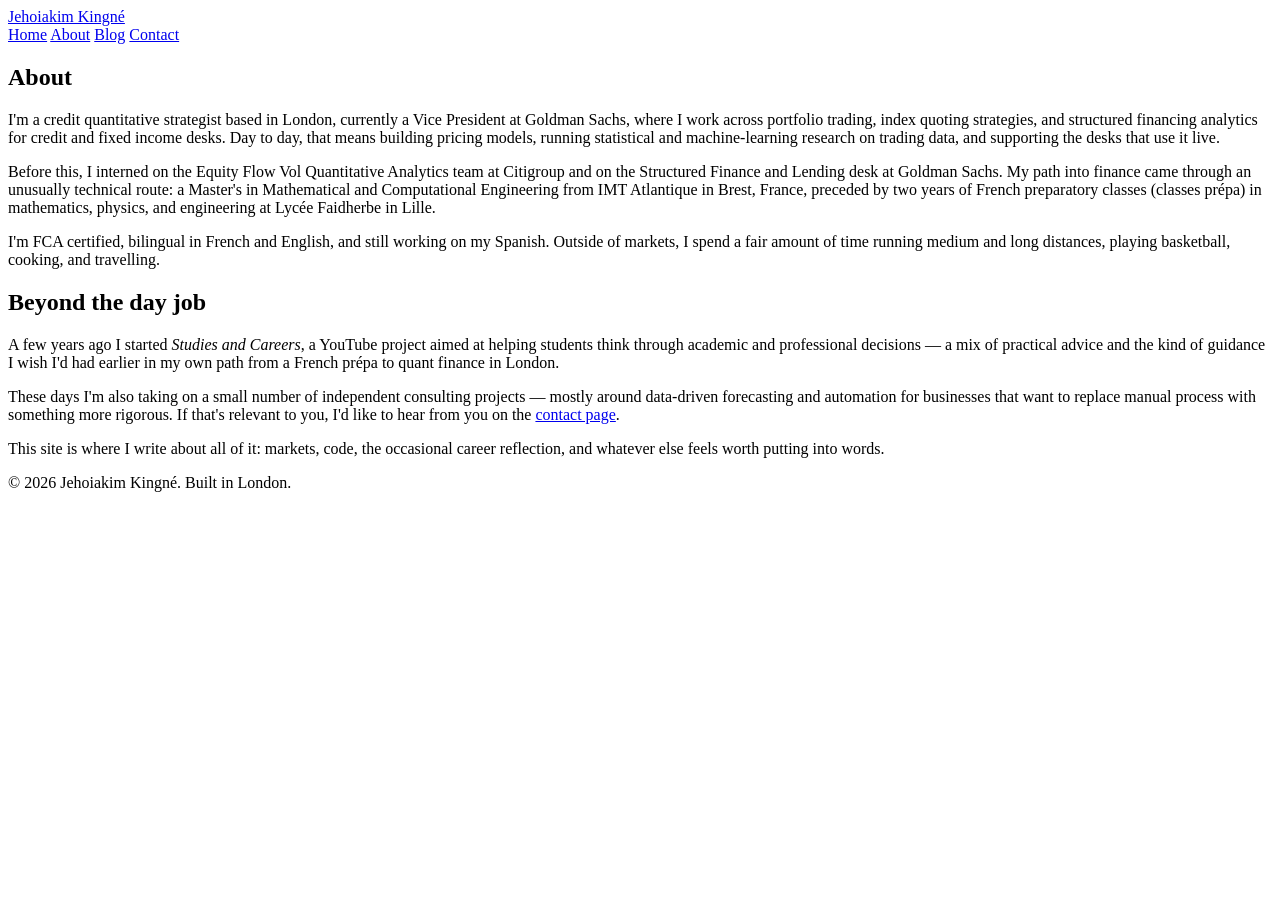
==== about.html @ c3a91ccc "Add files via upload" ====
<!DOCTYPE html>
<html lang="en">
<head>
<meta charset="UTF-8">
<meta name="viewport" content="width=device-width, initial-scale=1">
<title>About — Jehoiakim Kingné</title>
<meta name="description" content="Background and career of Jehoiakim Kingné, credit quantitative strategist in London.">
<link rel="preconnect" href="https://fonts.googleapis.com">
<link rel="preconnect" href="https://fonts.gstatic.com" crossorigin>
<link href="https://fonts.googleapis.com/css2?family=Source+Serif+4:wght@600;700&family=IBM+Plex+Sans:wght@400;500;600&display=swap" rel="stylesheet">
<link rel="stylesheet" href="css/styles.css">
</head>
<body>

<header class="site-header">
  <div class="header-inner">
    <a href="index.html" class="wordmark">Jehoiakim Kingné</a>
    <nav class="site-nav">
      <a href="index.html">Home</a>
      <a href="about.html" class="active">About</a>
      <a href="blog.html">Blog</a>
      <a href="contact.html">Contact</a>
    </nav>
  </div>
</header>

<main>
  <section class="hero">
    <div class="wrap">
      <h1>About</h1>
    </div>
  </section>

  <section style="border-top: none; padding-top: 0;">
    <div class="wrap">
      <p>I'm a credit quantitative strategist based in London, currently a Vice President at Goldman Sachs, where I work across portfolio trading, index quoting strategies, and structured financing analytics for credit and fixed income desks. Day to day, that means building pricing models, running statistical and machine-learning research on trading data, and supporting the desks that use it live.</p>

      <p>Before this, I interned on the Equity Flow Vol Quantitative Analytics team at Citigroup and on the Structured Finance and Lending desk at Goldman Sachs. My path into finance came through an unusually technical route: a Master's in Mathematical and Computational Engineering from IMT Atlantique in Brest, France, preceded by two years of French preparatory classes (classes prépa) in mathematics, physics, and engineering at Lycée Faidherbe in Lille.</p>

      <p>I'm FCA certified, bilingual in French and English, and still working on my Spanish. Outside of markets, I spend a fair amount of time running medium and long distances, playing basketball, cooking, and travelling.</p>

      <h2>Beyond the day job</h2>

      <p>A few years ago I started <em>Studies and Careers</em>, a YouTube project aimed at helping students think through academic and professional decisions — a mix of practical advice and the kind of guidance I wish I'd had earlier in my own path from a French prépa to quant finance in London.</p>

      <p>These days I'm also taking on a small number of independent consulting projects — mostly around data-driven forecasting and automation for businesses that want to replace manual process with something more rigorous. If that's relevant to you, I'd like to hear from you on the <a href="contact.html">contact page</a>.</p>

      <p>This site is where I write about all of it: markets, code, the occasional career reflection, and whatever else feels worth putting into words.</p>
    </div>
  </section>
</main>

<footer class="site-footer">
  <div class="wrap">
    <p>&copy; 2026 Jehoiakim Kingné. Built in London.</p>
  </div>
</footer>

</body>
</html>
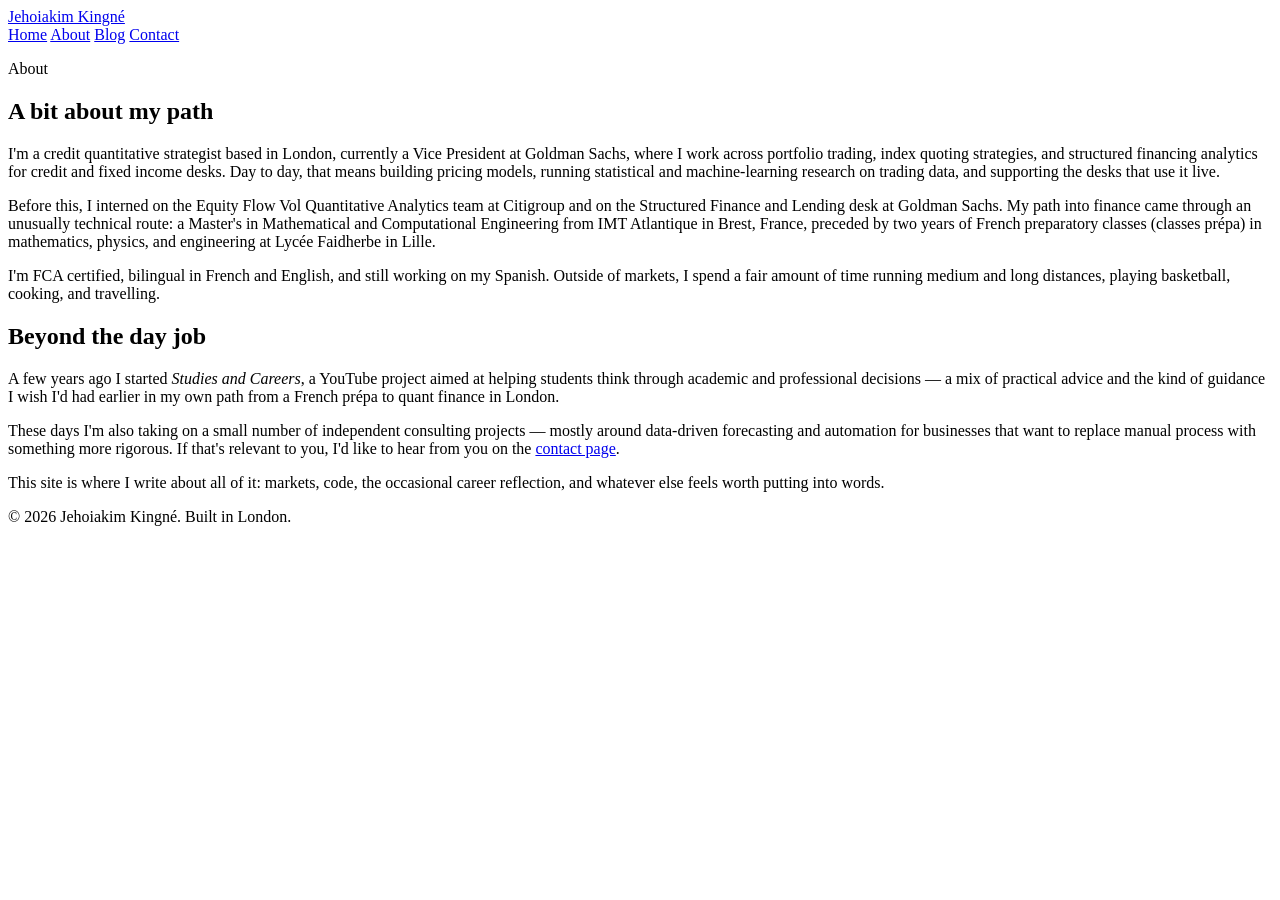
==== commit b2fbe123: "personal site more dynamic and user friendly make the personal site more dynamic and user friendly" ====
--- a/about.html
+++ b/about.html
@@ -1,5 +1,5 @@
 <!DOCTYPE html>
-<html lang="en">
+<html lang="en" class="no-js">
 <head>
 <meta charset="UTF-8">
 <meta name="viewport" content="width=device-width, initial-scale=1">
@@ -7,7 +7,7 @@
 <meta name="description" content="Background and career of Jehoiakim Kingné, credit quantitative strategist in London.">
 <link rel="preconnect" href="https://fonts.googleapis.com">
 <link rel="preconnect" href="https://fonts.gstatic.com" crossorigin>
-<link href="https://fonts.googleapis.com/css2?family=Source+Serif+4:wght@600;700&family=IBM+Plex+Sans:wght@400;500;600&display=swap" rel="stylesheet">
+<link href="https://fonts.googleapis.com/css2?family=Fraunces:opsz,wght@9..144,400;9..144,500;9..144,560;9..144,600;9..144,700&family=Inter:wght@400;500;600;700&display=swap" rel="stylesheet">
 <link rel="stylesheet" href="css/styles.css">
 </head>
 <body>
@@ -26,13 +26,15 @@
 
 <main>
   <section class="hero">
+    <div class="hero-blob" aria-hidden="true"></div>
     <div class="wrap">
-      <h1>About</h1>
+      <p class="kicker">About</p>
+      <h1>A bit about my path</h1>
     </div>
   </section>
 
   <section style="border-top: none; padding-top: 0;">
-    <div class="wrap">
+    <div class="wrap reveal">
       <p>I'm a credit quantitative strategist based in London, currently a Vice President at Goldman Sachs, where I work across portfolio trading, index quoting strategies, and structured financing analytics for credit and fixed income desks. Day to day, that means building pricing models, running statistical and machine-learning research on trading data, and supporting the desks that use it live.</p>
 
       <p>Before this, I interned on the Equity Flow Vol Quantitative Analytics team at Citigroup and on the Structured Finance and Lending desk at Goldman Sachs. My path into finance came through an unusually technical route: a Master's in Mathematical and Computational Engineering from IMT Atlantique in Brest, France, preceded by two years of French preparatory classes (classes prépa) in mathematics, physics, and engineering at Lycée Faidherbe in Lille.</p>
@@ -56,5 +58,6 @@
   </div>
 </footer>
 
+<script src="js/main.js"></script>
 </body>
 </html>
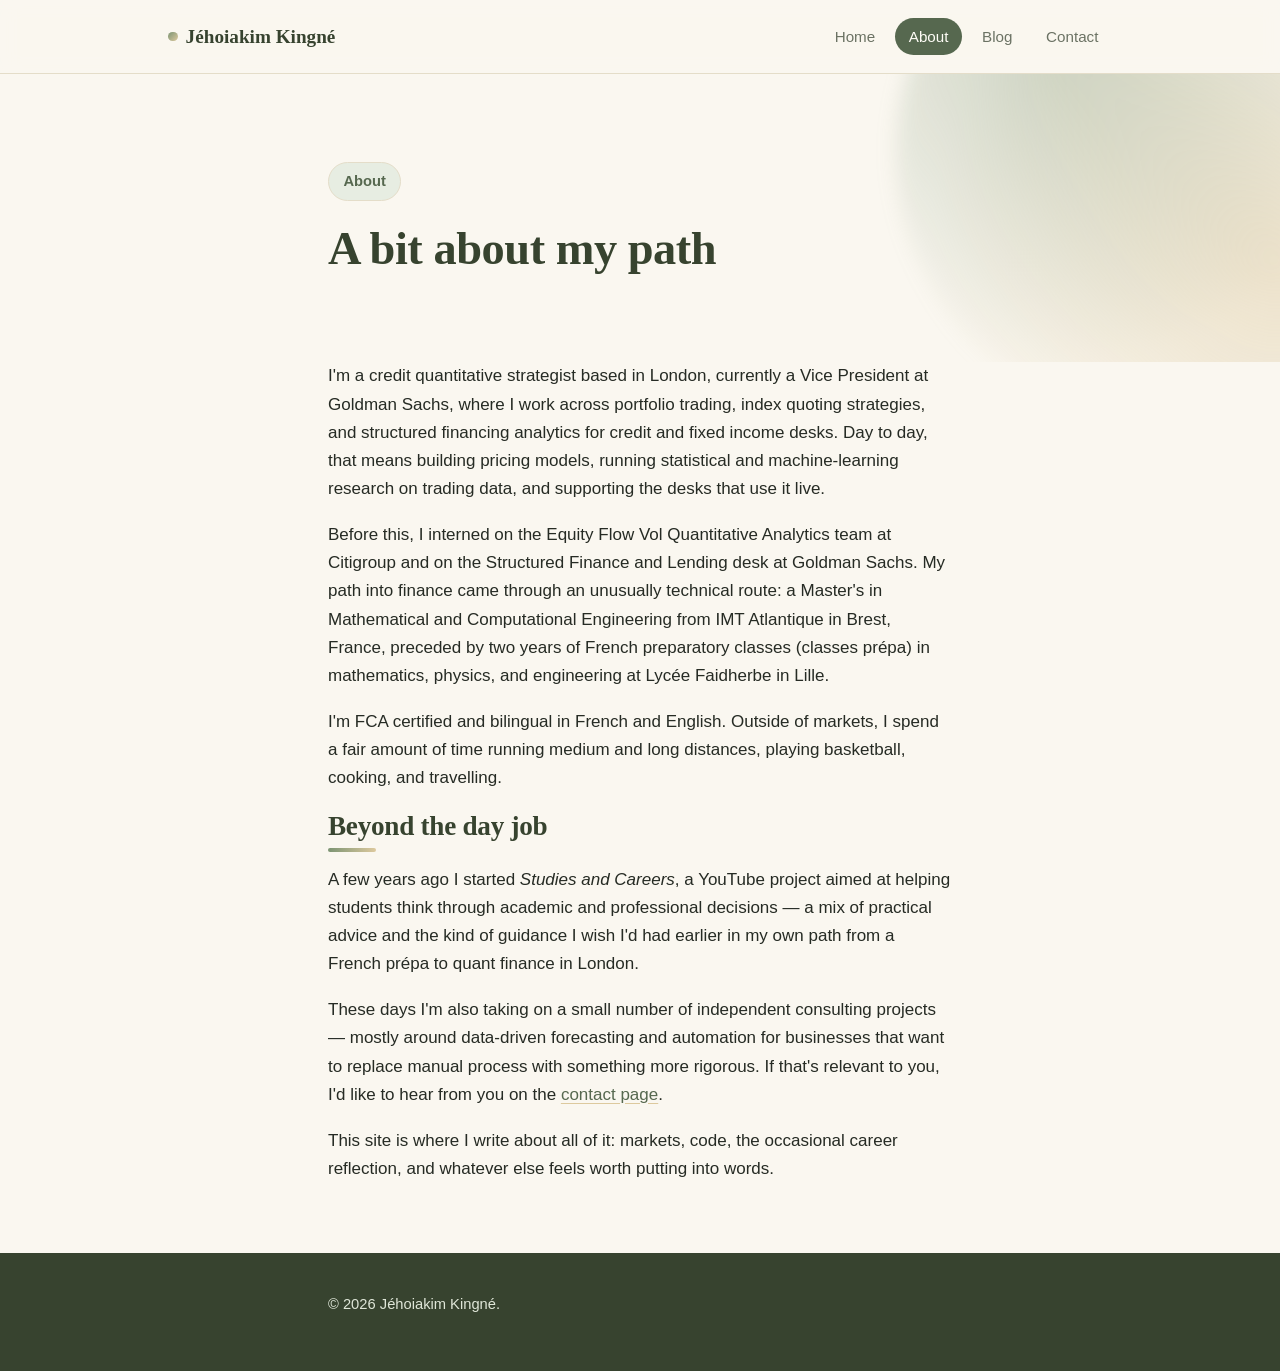
==== commit ce5b8787: "Add files via upload" ====
--- a/about.html
+++ b/about.html
@@ -3,8 +3,8 @@
 <head>
 <meta charset="UTF-8">
 <meta name="viewport" content="width=device-width, initial-scale=1">
-<title>About — Jehoiakim Kingné</title>
-<meta name="description" content="Background and career of Jehoiakim Kingné, credit quantitative strategist in London.">
+<title>About — Jéhoiakim Kingné</title>
+<meta name="description" content="Background and career of Jéhoiakim Kingné, credit quantitative strategist in London.">
 <link rel="preconnect" href="https://fonts.googleapis.com">
 <link rel="preconnect" href="https://fonts.gstatic.com" crossorigin>
 <link href="https://fonts.googleapis.com/css2?family=Fraunces:opsz,wght@9..144,400;9..144,500;9..144,560;9..144,600;9..144,700&family=Inter:wght@400;500;600;700&display=swap" rel="stylesheet">
@@ -14,7 +14,7 @@
 
 <header class="site-header">
   <div class="header-inner">
-    <a href="index.html" class="wordmark">Jehoiakim Kingné</a>
+    <a href="index.html" class="wordmark">Jéhoiakim Kingné</a>
     <nav class="site-nav">
       <a href="index.html">Home</a>
       <a href="about.html" class="active">About</a>
@@ -39,7 +39,7 @@
 
       <p>Before this, I interned on the Equity Flow Vol Quantitative Analytics team at Citigroup and on the Structured Finance and Lending desk at Goldman Sachs. My path into finance came through an unusually technical route: a Master's in Mathematical and Computational Engineering from IMT Atlantique in Brest, France, preceded by two years of French preparatory classes (classes prépa) in mathematics, physics, and engineering at Lycée Faidherbe in Lille.</p>
 
-      <p>I'm FCA certified, bilingual in French and English, and still working on my Spanish. Outside of markets, I spend a fair amount of time running medium and long distances, playing basketball, cooking, and travelling.</p>
+      <p>I'm FCA certified and bilingual in French and English. Outside of markets, I spend a fair amount of time running medium and long distances, playing basketball, cooking, and travelling.</p>
 
       <h2>Beyond the day job</h2>
 
@@ -54,7 +54,7 @@
 
 <footer class="site-footer">
   <div class="wrap">
-    <p>&copy; 2026 Jehoiakim Kingné. Built in London.</p>
+    <p>&copy; 2026 Jéhoiakim Kingné.</p>
   </div>
 </footer>
 
--- a/css/styles.css
+++ b/css/styles.css
@@ -0,0 +1,405 @@
+/* ---------------------------------------------------
+   Jehoiakim Kingné — personal site
+   Palette: sage green / beige / white
+--------------------------------------------------- */
+:root {
+  --bg: #faf7f0;              /* warm beige page background */
+  --surface: #ffffff;         /* card / header surface */
+  --surface-tint: #f2ede0;    /* soft beige surface for alt sections */
+  --ink: #262b24;             /* near-black warm charcoal */
+  --muted: #6b7263;           /* muted sage-grey for secondary text */
+  --line: #e4ddc9;            /* warm hairline */
+  --sage: #7c9473;            /* primary sage green */
+  --sage-dark: #56684f;       /* deep sage, headings on dark, hover */
+  --sage-deep: #37432f;       /* darkest sage, footer bg */
+  --sage-tint: #e7ede2;       /* pale sage wash */
+  --beige: #f0e6cf;           /* warm beige accent */
+  --beige-dark: #ddc99e;      /* deeper beige accent */
+  --cream: #fffdf7;
+  --max-width: 42rem;
+  --max-width-wide: 62rem;
+  --radius: 16px;
+  --radius-sm: 10px;
+  --shadow-sm: 0 1px 2px rgba(55, 67, 47, 0.06), 0 1px 1px rgba(55, 67, 47, 0.04);
+  --shadow-md: 0 8px 24px rgba(55, 67, 47, 0.10), 0 2px 6px rgba(55, 67, 47, 0.06);
+  --shadow-lg: 0 20px 45px rgba(55, 67, 47, 0.16), 0 6px 14px rgba(55, 67, 47, 0.08);
+}
+
+* { box-sizing: border-box; }
+
+html { scroll-behavior: smooth; }
+
+body {
+  margin: 0;
+  background: var(--bg);
+  color: var(--ink);
+  font-family: "Inter", -apple-system, BlinkMacSystemFont, "Segoe UI", sans-serif;
+  font-size: 17px;
+  line-height: 1.65;
+  -webkit-font-smoothing: antialiased;
+}
+
+h1, h2, h3 {
+  font-family: "Fraunces", Georgia, "Times New Roman", serif;
+  font-weight: 600;
+  line-height: 1.15;
+  letter-spacing: -0.01em;
+  margin: 0 0 0.5em;
+  color: var(--sage-deep);
+}
+
+h1 { font-size: 2.9rem; font-weight: 600; }
+h2 {
+  font-size: 1.7rem;
+  position: relative;
+  display: inline-block;
+  padding-bottom: 0.35em;
+}
+h2::after {
+  content: "";
+  position: absolute;
+  left: 0;
+  bottom: 0;
+  width: 3rem;
+  height: 4px;
+  border-radius: 4px;
+  background: linear-gradient(90deg, var(--sage), var(--beige-dark));
+}
+h3 { font-size: 1.2rem; color: var(--ink); }
+
+p { margin: 0 0 1.1em; }
+
+a {
+  color: var(--sage-dark);
+  text-decoration: underline;
+  text-decoration-color: var(--beige-dark);
+  text-underline-offset: 3px;
+  transition: color 0.15s ease, text-decoration-color 0.15s ease;
+}
+a:hover, a:focus-visible { color: var(--sage-deep); text-decoration-color: var(--sage); }
+a:focus-visible { outline: 2px solid var(--sage); outline-offset: 2px; }
+
+.muted { color: var(--muted); }
+
+/* Layout shell */
+.wrap {
+  max-width: var(--max-width);
+  margin: 0 auto;
+  padding: 0 1.5rem;
+}
+.wrap-wide {
+  max-width: var(--max-width-wide);
+  margin: 0 auto;
+  padding: 0 1.5rem;
+}
+
+/* Reveal-on-scroll (progressive enhancement, see js/main.js) */
+.reveal {
+  opacity: 0;
+  transform: translateY(14px);
+  transition: opacity 0.6s ease, transform 0.6s ease;
+}
+.reveal.is-visible { opacity: 1; transform: translateY(0); }
+.no-js .reveal { opacity: 1; transform: none; }
+
+/* Header */
+header.site-header {
+  position: sticky;
+  top: 0;
+  z-index: 20;
+  background: rgba(250, 247, 240, 0.85);
+  backdrop-filter: saturate(150%) blur(10px);
+  -webkit-backdrop-filter: saturate(150%) blur(10px);
+  border-bottom: 1px solid var(--line);
+}
+.header-inner {
+  max-width: var(--max-width-wide);
+  margin: 0 auto;
+  padding: 1.1rem 1.5rem;
+  display: flex;
+  align-items: center;
+  justify-content: space-between;
+  gap: 1rem;
+  flex-wrap: wrap;
+}
+.wordmark {
+  font-family: "Fraunces", Georgia, serif;
+  font-weight: 600;
+  font-size: 1.2rem;
+  color: var(--sage-deep);
+  text-decoration: none;
+  display: inline-flex;
+  align-items: center;
+  gap: 0.5rem;
+}
+.wordmark::before {
+  content: "";
+  display: inline-block;
+  width: 0.6rem;
+  height: 0.6rem;
+  border-radius: 50%;
+  background: linear-gradient(135deg, var(--sage), var(--beige-dark));
+}
+nav.site-nav { display: flex; gap: 0.4rem; align-items: center; }
+nav.site-nav a {
+  color: var(--muted);
+  text-decoration: none;
+  font-size: 0.95rem;
+  font-weight: 500;
+  padding: 0.4rem 0.85rem;
+  border-radius: 999px;
+  transition: background 0.15s ease, color 0.15s ease;
+}
+nav.site-nav a:hover { color: var(--sage-deep); background: var(--sage-tint); }
+nav.site-nav a.active { color: var(--cream); background: var(--sage-dark); }
+
+/* Hero */
+.hero {
+  position: relative;
+  padding: 5.5rem 0 4rem;
+  overflow: hidden;
+  isolation: isolate;
+}
+.hero-blob {
+  position: absolute;
+  z-index: -1;
+  top: -12rem;
+  right: -10rem;
+  width: 34rem;
+  height: 34rem;
+  border-radius: 50%;
+  background:
+    radial-gradient(circle at 30% 30%, rgba(124, 148, 115, 0.35), transparent 60%),
+    radial-gradient(circle at 70% 70%, rgba(221, 201, 158, 0.45), transparent 65%);
+  filter: blur(10px);
+  animation: drift 16s ease-in-out infinite alternate;
+}
+@keyframes drift {
+  from { transform: translate(0, 0) scale(1); }
+  to   { transform: translate(-1.5rem, 1.5rem) scale(1.05); }
+}
+.hero .kicker {
+  display: inline-flex;
+  align-items: center;
+  gap: 0.5rem;
+  color: var(--sage-dark);
+  background: var(--sage-tint);
+  border: 1px solid var(--line);
+  padding: 0.4rem 0.9rem;
+  border-radius: 999px;
+  font-size: 0.92rem;
+  font-weight: 600;
+  margin-bottom: 1.3rem;
+}
+.hero h1 { max-width: 40rem; }
+.hero p.lede {
+  font-size: 1.18rem;
+  color: var(--ink);
+  max-width: 36rem;
+}
+.hero-actions {
+  display: flex;
+  flex-wrap: wrap;
+  gap: 0.9rem;
+  margin-top: 1.6rem;
+}
+
+/* Buttons */
+.btn {
+  display: inline-flex;
+  align-items: center;
+  gap: 0.4rem;
+  padding: 0.75rem 1.4rem;
+  border-radius: 999px;
+  font-weight: 600;
+  font-size: 0.98rem;
+  text-decoration: none !important;
+  transition: transform 0.15s ease, box-shadow 0.15s ease, background 0.15s ease;
+}
+.btn-primary {
+  background: var(--sage-dark);
+  color: var(--cream);
+  box-shadow: var(--shadow-sm);
+}
+.btn-primary:hover { background: var(--sage-deep); transform: translateY(-2px); box-shadow: var(--shadow-md); color: var(--cream); }
+.btn-ghost {
+  background: var(--surface);
+  color: var(--sage-deep);
+  border: 1px solid var(--line);
+}
+.btn-ghost:hover { border-color: var(--sage); background: var(--sage-tint); transform: translateY(-2px); color: var(--sage-deep); }
+
+/* Sections */
+section { padding: 3.2rem 0; }
+section + section { border-top: 1px solid var(--line); }
+.alt-bg { background: var(--surface-tint); }
+
+/* "What I do" — card grid */
+.focus-grid {
+  display: grid;
+  grid-template-columns: repeat(auto-fit, minmax(15rem, 1fr));
+  gap: 1.5rem;
+  margin-top: 2rem;
+}
+.focus-item {
+  background: var(--surface);
+  border: 1px solid var(--line);
+  border-radius: var(--radius);
+  padding: 1.8rem 1.6rem;
+  box-shadow: var(--shadow-sm);
+  transition: transform 0.2s ease, box-shadow 0.2s ease, border-color 0.2s ease;
+}
+.focus-item:hover {
+  transform: translateY(-4px);
+  box-shadow: var(--shadow-md);
+  border-color: var(--sage);
+}
+.focus-item .dot {
+  width: 2.6rem;
+  height: 2.6rem;
+  border-radius: var(--radius-sm);
+  background: linear-gradient(135deg, var(--sage-tint), var(--beige));
+  border: 1px solid var(--line);
+  margin-bottom: 1rem;
+  position: relative;
+}
+.focus-item .dot::after {
+  content: "";
+  position: absolute;
+  inset: 0.7rem;
+  border-radius: 4px;
+  background: var(--sage-dark);
+  opacity: 0.85;
+}
+.focus-item h3 { margin-bottom: 0.4em; }
+.focus-item p { color: var(--muted); margin-bottom: 0; }
+.focus-item p a { color: var(--sage-dark); }
+
+/* Blog list */
+.post-entry {
+  padding: 1.5rem;
+  margin-bottom: 1.2rem;
+  background: var(--surface);
+  border: 1px solid var(--line);
+  border-radius: var(--radius);
+  box-shadow: var(--shadow-sm);
+  transition: transform 0.2s ease, box-shadow 0.2s ease, border-color 0.2s ease;
+}
+.post-entry:hover { transform: translateY(-3px); box-shadow: var(--shadow-md); border-color: var(--sage); }
+.post-entry:last-of-type { margin-bottom: 0; }
+.post-entry .post-date {
+  color: var(--sage-dark);
+  background: var(--sage-tint);
+  display: inline-block;
+  font-size: 0.8rem;
+  font-weight: 600;
+  padding: 0.2rem 0.7rem;
+  border-radius: 999px;
+  margin-bottom: 0.6rem;
+}
+.post-entry h3 { margin-bottom: 0.4em; }
+.post-entry h3 a { text-decoration: none; color: var(--ink); }
+.post-entry h3 a:hover { color: var(--sage-dark); }
+.post-entry p { color: var(--muted); margin-bottom: 0; }
+
+/* Post page */
+.post-header { padding: 3.5rem 0 1.5rem; }
+.post-header .post-date {
+  color: var(--sage-dark);
+  background: var(--sage-tint);
+  display: inline-block;
+  font-size: 0.8rem;
+  font-weight: 600;
+  padding: 0.2rem 0.7rem;
+  border-radius: 999px;
+  margin-bottom: 0.8rem;
+}
+article.post-body p { max-width: var(--max-width); }
+
+/* Contact */
+.contact-block { padding: 1rem 0; }
+.contact-list { list-style: none; padding: 0; margin: 1.5rem 0; }
+.contact-list li {
+  margin-bottom: 0.8rem;
+  padding: 0.9rem 1.1rem;
+  background: var(--surface);
+  border: 1px solid var(--line);
+  border-radius: var(--radius-sm);
+  display: flex;
+  align-items: center;
+  gap: 0.5rem;
+}
+.contact-list .label {
+  color: var(--sage-dark);
+  font-weight: 600;
+  display: inline-block;
+  min-width: 5rem;
+}
+
+form.contact-form { margin-top: 2rem; max-width: 30rem; }
+form.contact-form label {
+  display: block;
+  font-size: 0.9rem;
+  font-weight: 600;
+  color: var(--sage-dark);
+  margin-bottom: 0.35rem;
+}
+form.contact-form input,
+form.contact-form textarea {
+  width: 100%;
+  padding: 0.75rem 0.9rem;
+  margin-bottom: 1.2rem;
+  border: 1px solid var(--line);
+  border-radius: var(--radius-sm);
+  background: var(--surface);
+  font-family: inherit;
+  font-size: 1rem;
+  color: var(--ink);
+  transition: border-color 0.15s ease, box-shadow 0.15s ease;
+}
+form.contact-form input:focus,
+form.contact-form textarea:focus {
+  outline: none;
+  border-color: var(--sage);
+  box-shadow: 0 0 0 3px var(--sage-tint);
+}
+form.contact-form button {
+  background: var(--sage-dark);
+  color: var(--cream);
+  border: none;
+  padding: 0.8rem 1.7rem;
+  font-size: 1rem;
+  font-weight: 600;
+  font-family: inherit;
+  border-radius: 999px;
+  cursor: pointer;
+  transition: background 0.15s ease, transform 0.15s ease, box-shadow 0.15s ease;
+  box-shadow: var(--shadow-sm);
+}
+form.contact-form button:hover { background: var(--sage-deep); transform: translateY(-2px); box-shadow: var(--shadow-md); }
+
+/* Footer */
+footer.site-footer {
+  background: var(--sage-deep);
+  color: #dfe6d8;
+  padding: 2.4rem 0;
+  font-size: 0.92rem;
+}
+footer.site-footer a { color: #f0e6cf; text-decoration-color: rgba(240, 230, 207, 0.4); }
+footer.site-footer a:hover { color: #ffffff; text-decoration-color: #ffffff; }
+
+/* Responsive */
+@media (max-width: 600px) {
+  h1 { font-size: 2.1rem; }
+  .header-inner { flex-direction: column; align-items: flex-start; gap: 0.6rem; }
+  nav.site-nav { gap: 0.2rem; flex-wrap: wrap; }
+  .hero { padding: 3.5rem 0 2.5rem; }
+  .hero-blob { width: 22rem; height: 22rem; top: -8rem; right: -8rem; }
+}
+
+/* Reduced motion */
+@media (prefers-reduced-motion: reduce) {
+  html { scroll-behavior: auto; }
+  * { transition: none !important; animation: none !important; }
+  .reveal { opacity: 1; transform: none; }
+}
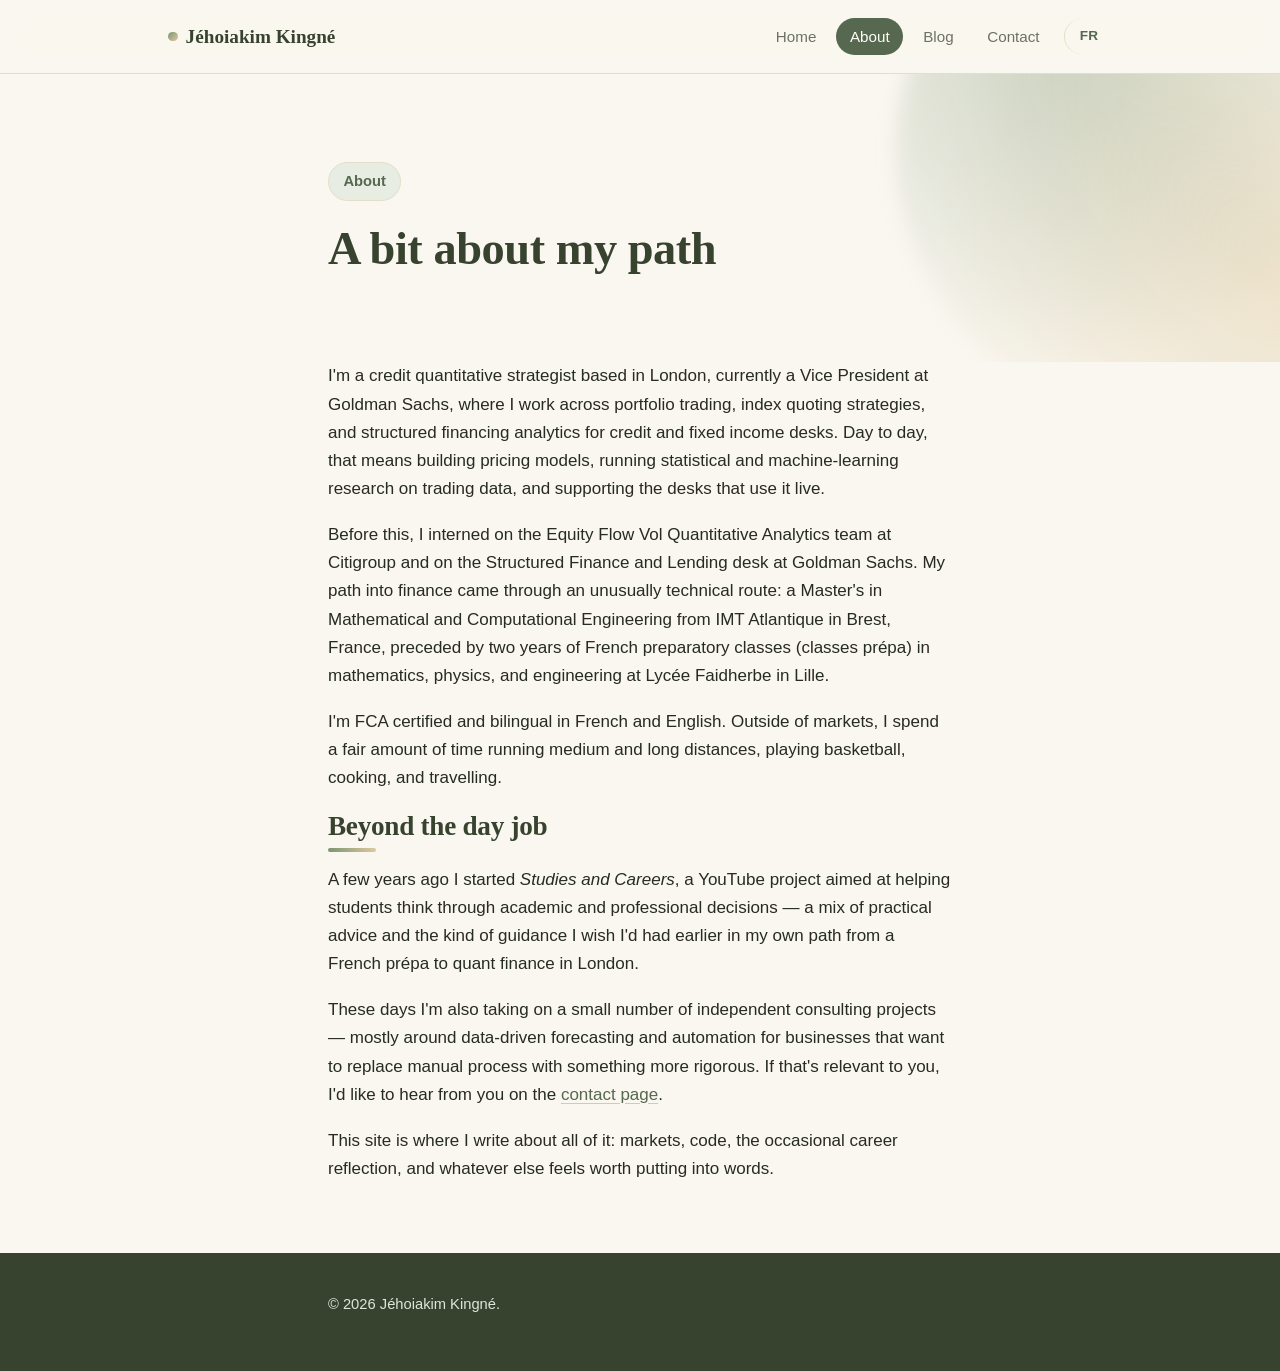
==== commit b4eb85c4: "add media and fr/en add media section and french and english versions" ====
--- a/about.html
+++ b/about.html
@@ -20,6 +20,7 @@
       <a href="about.html" class="active">About</a>
       <a href="blog.html">Blog</a>
       <a href="contact.html">Contact</a>
+      <a href="fr/about.html" class="lang-switch" hreflang="fr">FR</a>
     </nav>
   </div>
 </header>
--- a/css/styles.css
+++ b/css/styles.css
@@ -151,6 +151,18 @@
   transition: background 0.15s ease, color 0.15s ease;
 }
 nav.site-nav a:hover { color: var(--sage-deep); background: var(--sage-tint); }
+
+/* Language switch */
+.lang-switch {
+  margin-left: 0.3rem;
+  padding-left: 0.9rem !important;
+  border-left: 1px solid var(--line);
+  color: var(--sage-dark) !important;
+  font-weight: 700 !important;
+  font-size: 0.85rem !important;
+  letter-spacing: 0.02em;
+}
+.lang-switch:hover { background: var(--sage-tint); }
 nav.site-nav a.active { color: var(--cream); background: var(--sage-dark); }
 
 /* Hero */
@@ -302,6 +314,48 @@
 .post-entry h3 a:hover { color: var(--sage-dark); }
 .post-entry p { color: var(--muted); margin-bottom: 0; }
 
+/* Media (YouTube / LinkedIn) */
+.media-grid {
+  display: grid;
+  grid-template-columns: repeat(auto-fit, minmax(15rem, 1fr));
+  gap: 1.25rem;
+  margin-top: 1.8rem;
+}
+.media-item {
+  display: flex;
+  align-items: center;
+  gap: 1.1rem;
+  background: var(--surface);
+  border: 1px solid var(--line);
+  border-radius: var(--radius);
+  padding: 1.3rem 1.5rem;
+  text-decoration: none !important;
+  box-shadow: var(--shadow-sm);
+  transition: transform 0.2s ease, box-shadow 0.2s ease, border-color 0.2s ease;
+}
+.media-item:hover {
+  transform: translateY(-4px);
+  box-shadow: var(--shadow-md);
+  border-color: var(--sage);
+}
+.media-icon {
+  width: 2.9rem;
+  height: 2.9rem;
+  border-radius: 50%;
+  background: linear-gradient(135deg, var(--sage-tint), var(--beige));
+  border: 1px solid var(--line);
+  display: flex;
+  align-items: center;
+  justify-content: center;
+  color: var(--sage-dark);
+  flex-shrink: 0;
+}
+.media-icon svg { width: 1.4rem; height: 1.4rem; fill: currentColor; }
+.media-text { display: flex; flex-direction: column; }
+.media-text .media-name { font-weight: 600; color: var(--ink); }
+.media-text .media-sub { font-size: 0.88rem; color: var(--muted); margin-top: 0.1rem; }
+.media-item:hover .media-name { color: var(--sage-dark); }
+
 /* Post page */
 .post-header { padding: 3.5rem 0 1.5rem; }
 .post-header .post-date {
